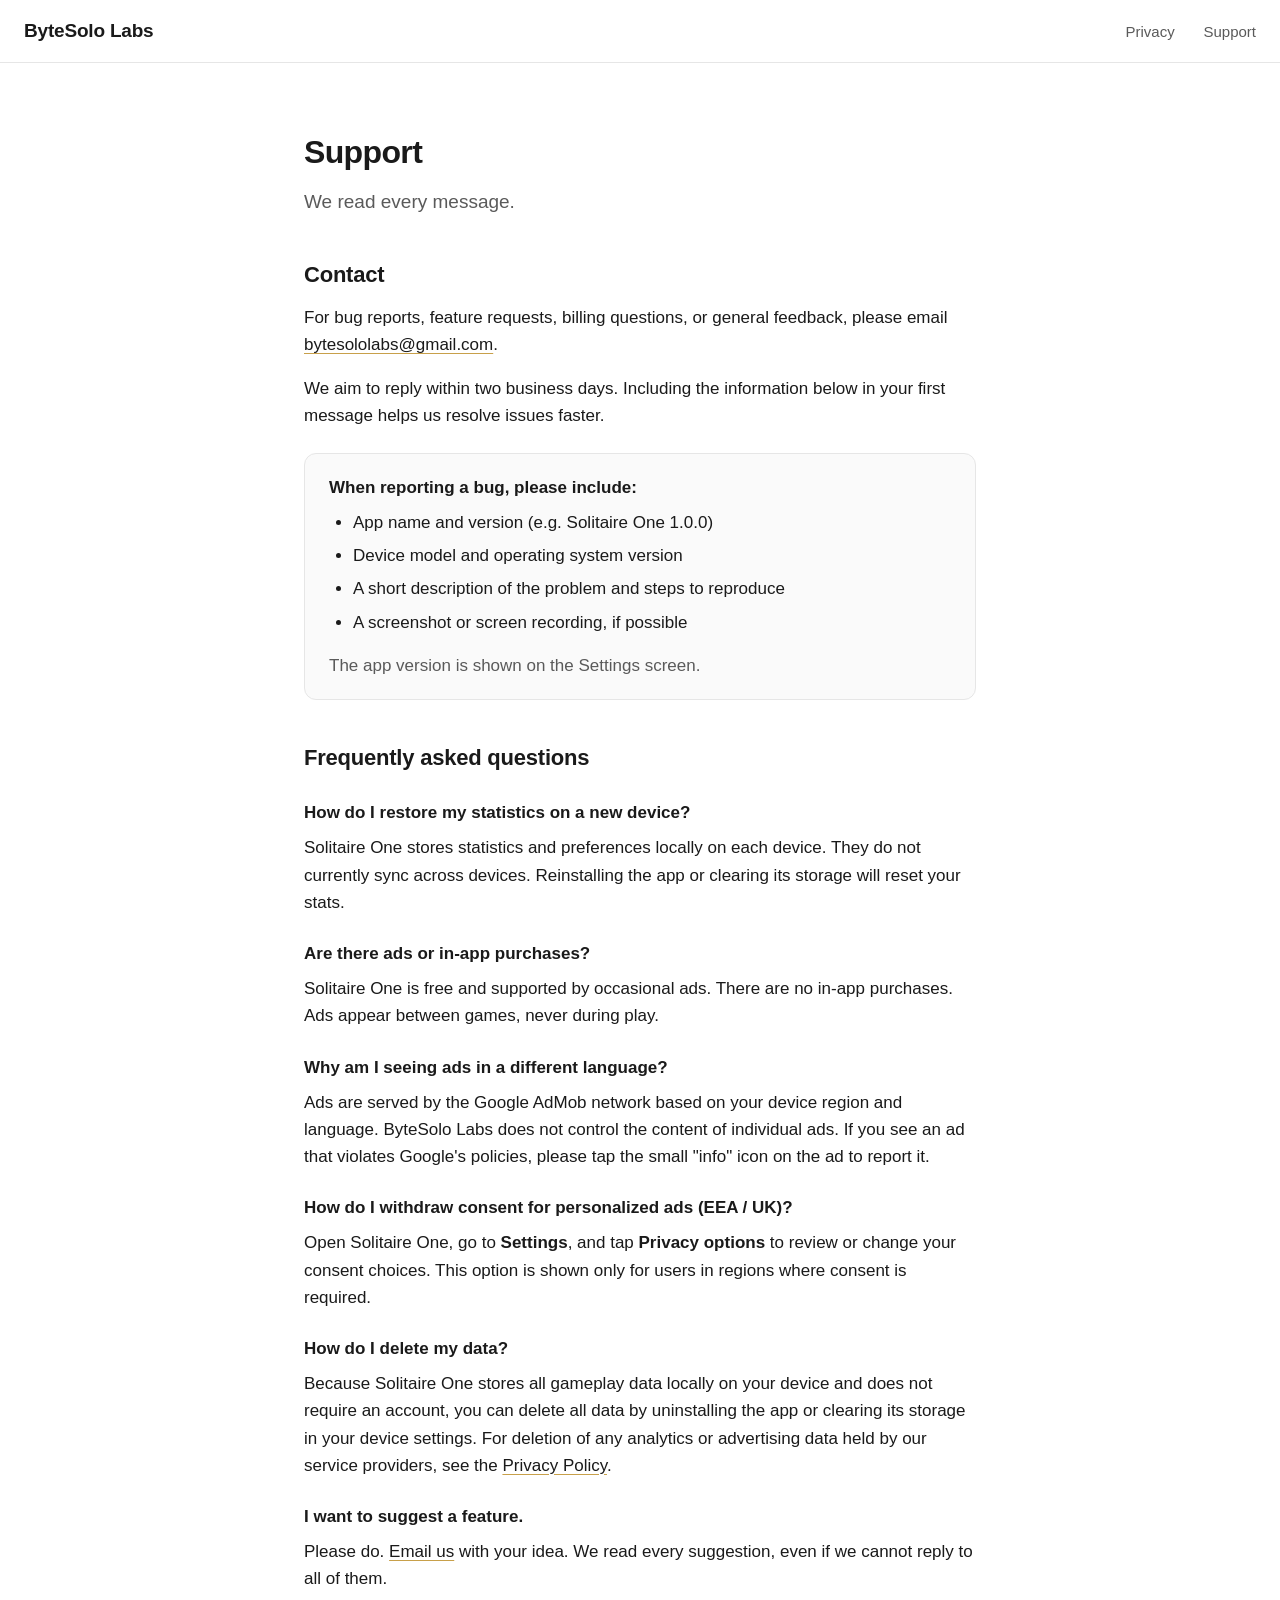
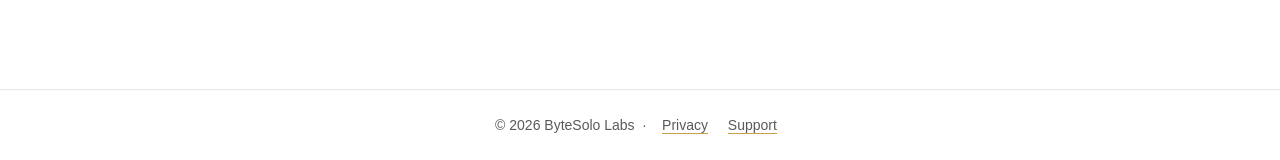
==== support.html @ e4b38683 "Initial site: landing, privacy, support, app-ads.txt" ====
<!DOCTYPE html>
<html lang="en">
  <head>
    <meta charset="UTF-8" />
    <meta name="viewport" content="width=device-width, initial-scale=1" />
    <title>Support · ByteSolo Labs</title>
    <meta
      name="description"
      content="Support and contact information for ByteSolo Labs games."
    />
    <link rel="stylesheet" href="styles.css" />
  </head>
  <body>
    <header class="site-header">
      <a class="brand" href="/">ByteSolo Labs</a>
      <nav>
        <a href="/privacy.html">Privacy</a>
        <a href="/support.html">Support</a>
      </nav>
    </header>

    <main class="container">
      <h1>Support</h1>
      <p class="tagline">We read every message.</p>

      <h2>Contact</h2>
      <p>
        For bug reports, feature requests, billing questions, or general
        feedback, please email
        <a href="mailto:bytesololabs@gmail.com">bytesololabs@gmail.com</a>.
      </p>
      <p>
        We aim to reply within two business days. Including the information
        below in your first message helps us resolve issues faster.
      </p>

      <div class="card">
        <h3 style="margin-top: 0">When reporting a bug, please include:</h3>
        <ul>
          <li>App name and version (e.g. Solitaire One 1.0.0)</li>
          <li>Device model and operating system version</li>
          <li>A short description of the problem and steps to reproduce</li>
          <li>A screenshot or screen recording, if possible</li>
        </ul>
        <p class="muted" style="margin: 8px 0 0">
          The app version is shown on the Settings screen.
        </p>
      </div>

      <h2>Frequently asked questions</h2>

      <h3>How do I restore my statistics on a new device?</h3>
      <p>
        Solitaire One stores statistics and preferences locally on each
        device. They do not currently sync across devices. Reinstalling the
        app or clearing its storage will reset your stats.
      </p>

      <h3>Are there ads or in-app purchases?</h3>
      <p>
        Solitaire One is free and supported by occasional ads. There are no
        in-app purchases. Ads appear between games, never during play.
      </p>

      <h3>Why am I seeing ads in a different language?</h3>
      <p>
        Ads are served by the Google AdMob network based on your device
        region and language. ByteSolo Labs does not control the content of
        individual ads. If you see an ad that violates Google's policies,
        please tap the small "info" icon on the ad to report it.
      </p>

      <h3>How do I withdraw consent for personalized ads (EEA / UK)?</h3>
      <p>
        Open Solitaire One, go to <strong>Settings</strong>, and tap
        <strong>Privacy options</strong> to review or change your consent
        choices. This option is shown only for users in regions where
        consent is required.
      </p>

      <h3>How do I delete my data?</h3>
      <p>
        Because Solitaire One stores all gameplay data locally on your
        device and does not require an account, you can delete all data by
        uninstalling the app or clearing its storage in your device
        settings. For deletion of any analytics or advertising data held by
        our service providers, see the
        <a href="/privacy.html">Privacy Policy</a>.
      </p>

      <h3>I want to suggest a feature.</h3>
      <p>
        Please do.
        <a href="mailto:bytesololabs@gmail.com?subject=Feature%20suggestion"
          >Email us</a
        >
        with your idea. We read every suggestion, even if we cannot reply
        to all of them.
      </p>
    </main>

    <footer class="site-footer">
      &copy; 2026 ByteSolo Labs &nbsp;·&nbsp;
      <a href="/privacy.html">Privacy</a>
      <a href="/support.html">Support</a>
    </footer>
  </body>
</html>
---- styles.css ----
:root {
  --bg: #ffffff;
  --text: #1a1a1a;
  --muted: #5a5a5a;
  --accent: #c8a04a;
  --border: #e6e6e6;
  --card-bg: #fafafa;
}

* {
  box-sizing: border-box;
}

html,
body {
  margin: 0;
  padding: 0;
  background: var(--bg);
  color: var(--text);
  font-family: -apple-system, BlinkMacSystemFont, "Segoe UI", Roboto, Oxygen,
    Ubuntu, Cantarell, sans-serif;
  font-size: 17px;
  line-height: 1.6;
  -webkit-font-smoothing: antialiased;
}

.site-header {
  display: flex;
  justify-content: space-between;
  align-items: center;
  border-bottom: 1px solid var(--border);
  padding: 16px 24px;
  background: var(--bg);
}

.site-header .brand {
  font-weight: 700;
  font-size: 19px;
  color: var(--text);
  text-decoration: none;
  letter-spacing: -0.01em;
}

.site-header nav a {
  color: var(--muted);
  text-decoration: none;
  margin-left: 24px;
  font-size: 15px;
}

.site-header nav a:hover {
  color: var(--text);
}

.container {
  max-width: 720px;
  margin: 0 auto;
  padding: 32px 24px 80px;
}

h1 {
  font-size: 32px;
  letter-spacing: -0.02em;
  margin: 32px 0 8px;
}

h2 {
  font-size: 22px;
  letter-spacing: -0.01em;
  margin: 40px 0 12px;
}

h3 {
  font-size: 17px;
  margin: 24px 0 8px;
}

p,
ul,
ol {
  margin: 0 0 16px;
}

ul,
ol {
  padding-left: 24px;
}

li {
  margin-bottom: 6px;
}

a {
  color: var(--text);
  text-decoration: underline;
  text-decoration-color: var(--accent);
  text-underline-offset: 3px;
}

.muted {
  color: var(--muted);
}

.tagline {
  font-size: 19px;
  color: var(--muted);
  margin-bottom: 32px;
}

.card {
  background: var(--card-bg);
  border: 1px solid var(--border);
  border-radius: 12px;
  padding: 20px 24px;
  margin: 24px 0;
}

.effective {
  background: var(--card-bg);
  border-left: 3px solid var(--accent);
  padding: 12px 16px;
  margin: 0 0 32px;
  font-size: 15px;
}

.site-footer {
  border-top: 1px solid var(--border);
  padding: 24px;
  text-align: center;
  color: var(--muted);
  font-size: 14px;
}

.site-footer a {
  color: var(--muted);
  margin: 0 8px;
}

@media (max-width: 520px) {
  .site-header {
    padding: 12px 16px;
  }
  .site-header nav a {
    margin-left: 12px;
    font-size: 14px;
  }
  .container {
    padding: 24px 16px 60px;
  }
  h1 {
    font-size: 26px;
  }
  h2 {
    font-size: 19px;
  }
}
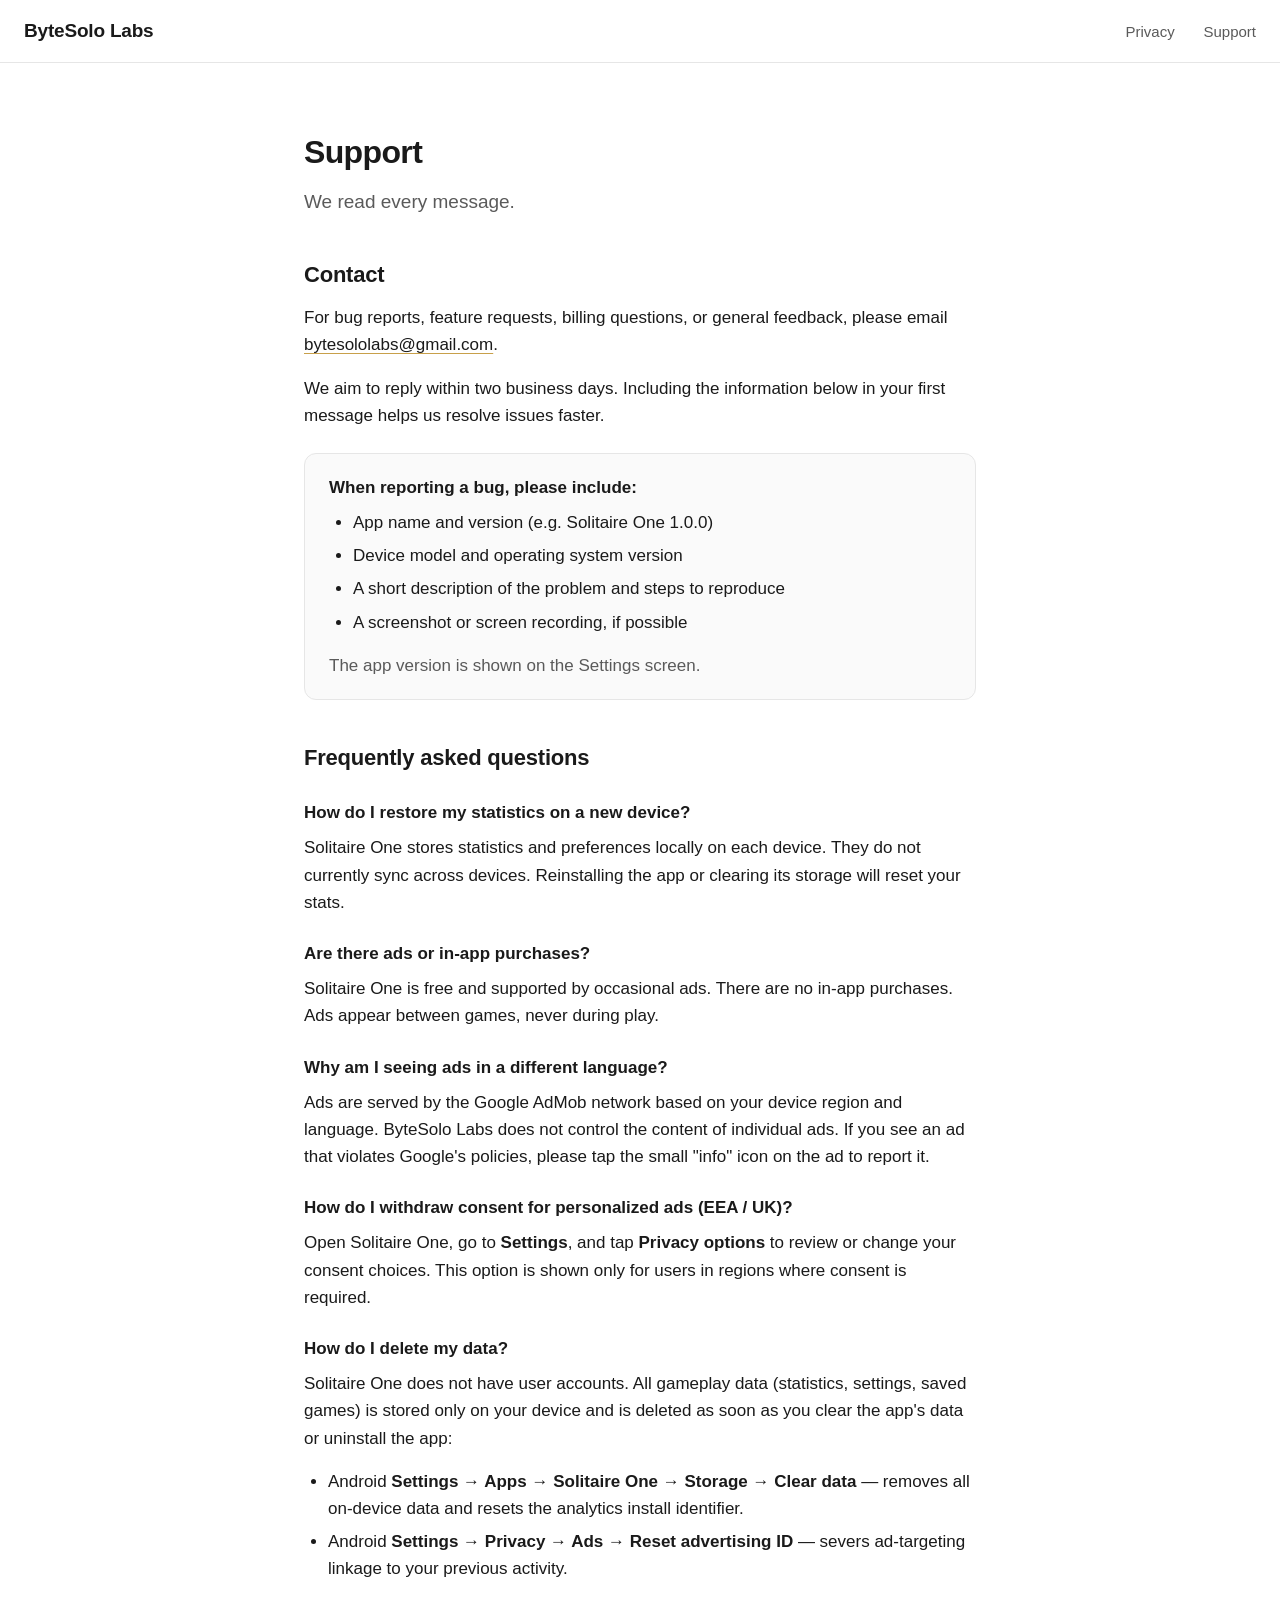
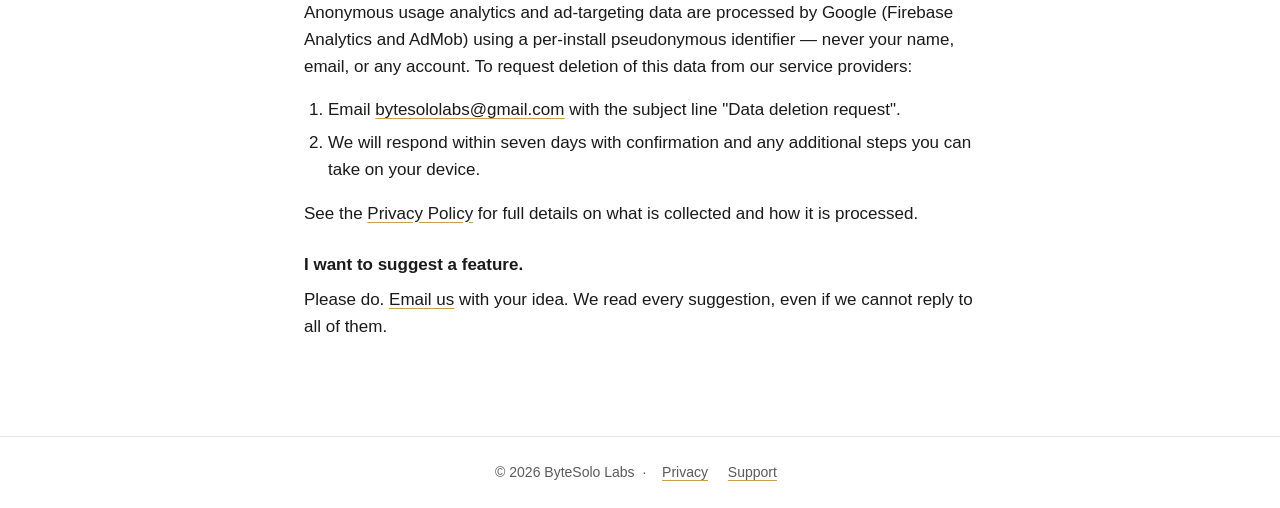
==== commit ef7b7ff8: "Expand data-deletion section for Play Data Safety" ====
--- a/support.html
+++ b/support.html
@@ -78,14 +78,48 @@
         consent is required.
       </p>
 
-      <h3>How do I delete my data?</h3>
+      <h3 id="data-deletion">How do I delete my data?</h3>
       <p>
-        Because Solitaire One stores all gameplay data locally on your
-        device and does not require an account, you can delete all data by
-        uninstalling the app or clearing its storage in your device
-        settings. For deletion of any analytics or advertising data held by
-        our service providers, see the
-        <a href="/privacy.html">Privacy Policy</a>.
+        Solitaire One does not have user accounts. All gameplay data
+        (statistics, settings, saved games) is stored only on your device
+        and is deleted as soon as you clear the app's data or uninstall
+        the app:
+      </p>
+      <ul>
+        <li>
+          Android <strong>Settings &rarr; Apps &rarr; Solitaire One
+          &rarr; Storage &rarr; Clear data</strong> &mdash; removes all
+          on-device data and resets the analytics install identifier.
+        </li>
+        <li>
+          Android <strong>Settings &rarr; Privacy &rarr; Ads &rarr;
+          Reset advertising ID</strong> &mdash; severs ad-targeting
+          linkage to your previous activity.
+        </li>
+      </ul>
+      <p>
+        Anonymous usage analytics and ad-targeting data are processed by
+        Google (Firebase Analytics and AdMob) using a per-install
+        pseudonymous identifier &mdash; never your name, email, or any
+        account. To request deletion of this data from our service
+        providers:
+      </p>
+      <ol>
+        <li>
+          Email
+          <a href="mailto:bytesololabs@gmail.com?subject=Data%20deletion%20request"
+            >bytesololabs@gmail.com</a
+          >
+          with the subject line "Data deletion request".
+        </li>
+        <li>
+          We will respond within seven days with confirmation and any
+          additional steps you can take on your device.
+        </li>
+      </ol>
+      <p>
+        See the <a href="/privacy.html">Privacy Policy</a> for full
+        details on what is collected and how it is processed.
       </p>
 
       <h3>I want to suggest a feature.</h3>
